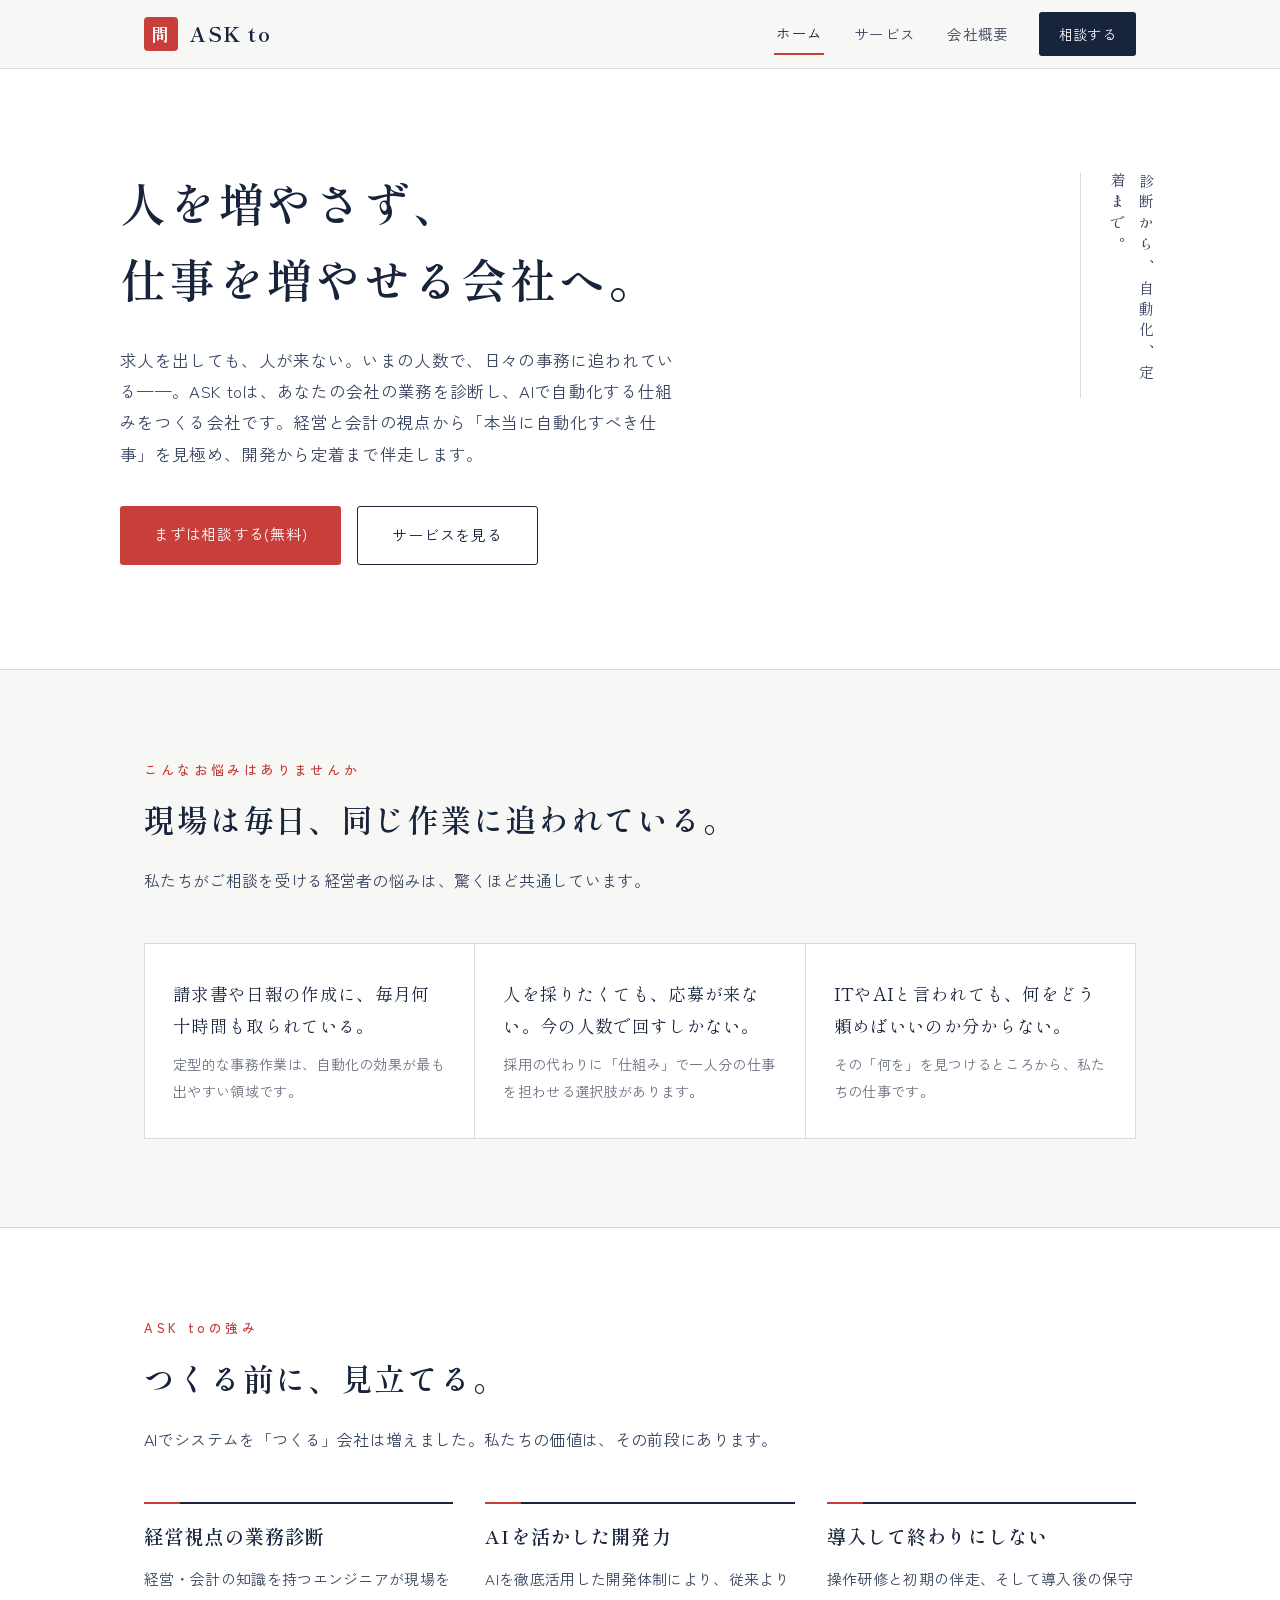
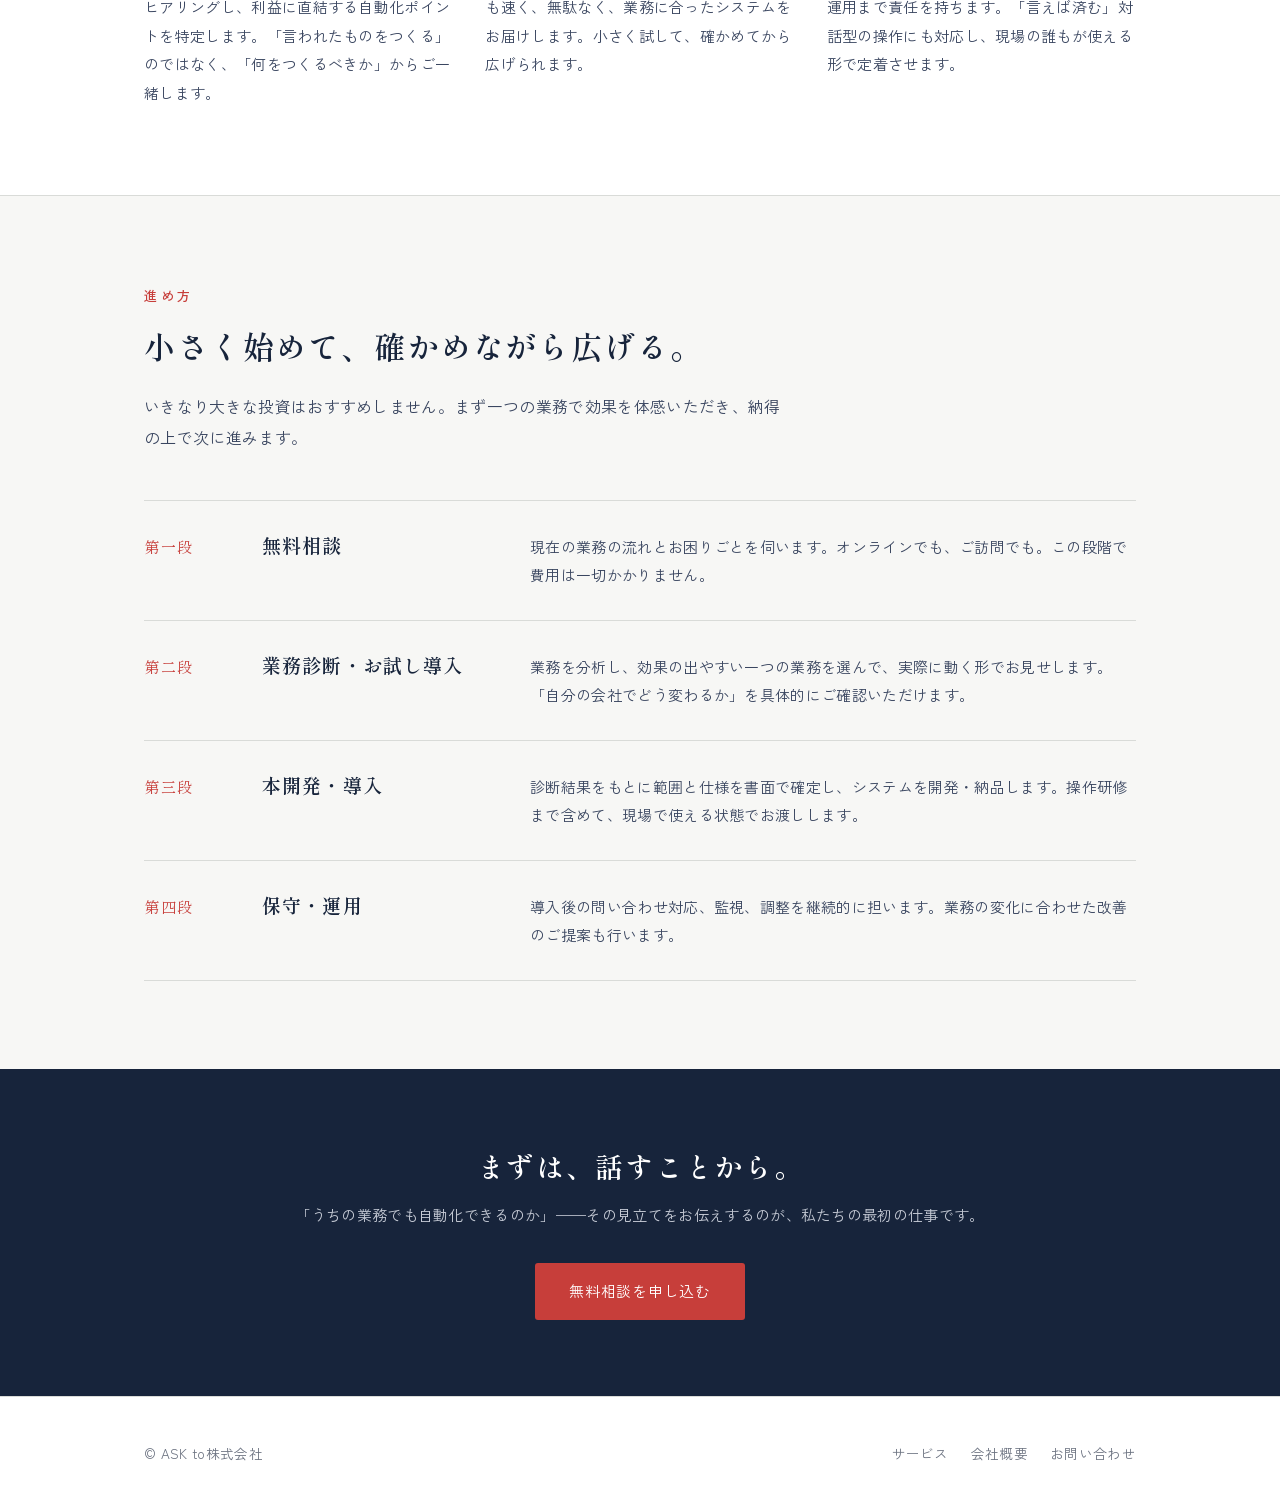
==== index.html @ 59a7a524 "Initial commit: ASK to website Co-Authored-By: Claude Sonnet 5 <noreply@anthropic.com>" ====
<!DOCTYPE html>
<html lang="ja">
<head>
<meta charset="UTF-8">
<meta name="viewport" content="width=device-width, initial-scale=1.0">
<title>ASK to株式会社|広島発・中小企業のためのAI業務自動化</title>
<meta name="description" content="ASK toは、広島から地方中小企業の業務をAIで自動化する会社です。経営と会計の視点で「何を自動化すべきか」を診断し、開発から定着まで伴走します。">
<link rel="preconnect" href="https://fonts.googleapis.com">
<link rel="preconnect" href="https://fonts.gstatic.com" crossorigin>
<link href="https://fonts.googleapis.com/css2?family=Shippori+Mincho:wght@500;600;700&family=Zen+Kaku+Gothic+New:wght@400;500;700&display=swap" rel="stylesheet">
<link rel="stylesheet" href="styles.css">
</head>
<body>

<header class="site-header">
  <div class="container header-inner">
    <a href="index.html" class="brand">
      <span class="brand-mark">問</span>
      <span class="brand-name">ASK to</span>
    </a>
    <nav class="nav" aria-label="メインナビゲーション">
      <a href="index.html" class="current">ホーム</a>
      <a href="services.html">サービス</a>
      <a href="company.html">会社概要</a>
      <a href="contact.html" class="nav-cta">相談する</a>
    </nav>
  </div>
</header>

<main>

<section class="hero">
  <div class="container hero-inner">
    <div>
      <h1>人を増やさず、<br>仕事を増やせる会社へ。<span class="accent">​</span></h1>
      <p class="hero-lead">求人を出しても、人が来ない。いまの人数で、日々の事務に追われている——。ASK toは、あなたの会社の業務を診断し、AIで自動化する仕組みをつくる会社です。経営と会計の視点から「本当に自動化すべき仕事」を見極め、開発から定着まで伴走します。</p>
      <div class="btn-row">
        <a href="contact.html" class="btn btn-primary">まずは相談する(無料)</a>
        <a href="services.html" class="btn btn-ghost">サービスを見る</a>
      </div>
    </div>
    <p class="tategaki">診断から、自動化、定着まで。</p>
  </div>
</section>

<section class="section">
  <div class="container">
    <p class="eyebrow">こんなお悩みはありませんか</p>
    <h2>現場は毎日、同じ作業に追われている。</h2>
    <p class="section-lead">私たちがご相談を受ける経営者の悩みは、驚くほど共通しています。</p>
    <div class="pain-list">
      <div class="pain">
        <p class="q">請求書や日報の作成に、毎月何十時間も取られている。</p>
        <p class="a">定型的な事務作業は、自動化の効果が最も出やすい領域です。</p>
      </div>
      <div class="pain">
        <p class="q">人を採りたくても、応募が来ない。今の人数で回すしかない。</p>
        <p class="a">採用の代わりに「仕組み」で一人分の仕事を担わせる選択肢があります。</p>
      </div>
      <div class="pain">
        <p class="q">ITやAIと言われても、何をどう頼めばいいのか分からない。</p>
        <p class="a">その「何を」を見つけるところから、私たちの仕事です。</p>
      </div>
    </div>
  </div>
</section>

<section class="section alt">
  <div class="container">
    <p class="eyebrow">ASK toの強み</p>
    <h2>つくる前に、見立てる。</h2>
    <p class="section-lead">AIでシステムを「つくる」会社は増えました。私たちの価値は、その前段にあります。</p>
    <div class="values">
      <div class="value">
        <h3>経営視点の業務診断</h3>
        <p>経営・会計の知識を持つエンジニアが現場をヒアリングし、利益に直結する自動化ポイントを特定します。「言われたものをつくる」のではなく、「何をつくるべきか」からご一緒します。</p>
      </div>
      <div class="value">
        <h3>AIを活かした開発力</h3>
        <p>AIを徹底活用した開発体制により、従来よりも速く、無駄なく、業務に合ったシステムをお届けします。小さく試して、確かめてから広げられます。</p>
      </div>
      <div class="value">
        <h3>導入して終わりにしない</h3>
        <p>操作研修と初期の伴走、そして導入後の保守運用まで責任を持ちます。「言えば済む」対話型の操作にも対応し、現場の誰もが使える形で定着させます。</p>
      </div>
    </div>
  </div>
</section>

<section class="section">
  <div class="container">
    <p class="eyebrow">進め方</p>
    <h2>小さく始めて、確かめながら広げる。</h2>
    <p class="section-lead">いきなり大きな投資はおすすめしません。まず一つの業務で効果を体感いただき、納得の上で次に進みます。</p>
    <div class="steps">
      <div class="step">
        <span class="no">第一段</span>
        <h3>無料相談</h3>
        <p>現在の業務の流れとお困りごとを伺います。オンラインでも、ご訪問でも。この段階で費用は一切かかりません。</p>
      </div>
      <div class="step">
        <span class="no">第二段</span>
        <h3>業務診断・お試し導入</h3>
        <p>業務を分析し、効果の出やすい一つの業務を選んで、実際に動く形でお見せします。「自分の会社でどう変わるか」を具体的にご確認いただけます。</p>
      </div>
      <div class="step">
        <span class="no">第三段</span>
        <h3>本開発・導入</h3>
        <p>診断結果をもとに範囲と仕様を書面で確定し、システムを開発・納品します。操作研修まで含めて、現場で使える状態でお渡しします。</p>
      </div>
      <div class="step">
        <span class="no">第四段</span>
        <h3>保守・運用</h3>
        <p>導入後の問い合わせ対応、監視、調整を継続的に担います。業務の変化に合わせた改善のご提案も行います。</p>
      </div>
    </div>
  </div>
</section>

<section class="cta-band">
  <div class="container">
    <h2>まずは、話すことから。</h2>
    <p>「うちの業務でも自動化できるのか」——その見立てをお伝えするのが、私たちの最初の仕事です。</p>
    <a href="contact.html" class="btn btn-primary">無料相談を申し込む</a>
  </div>
</section>

</main>

<footer class="site-footer">
  <div class="container footer-inner">
    <span>© ASK to株式会社</span>
    <nav class="footer-nav" aria-label="フッターナビゲーション">
      <a href="services.html">サービス</a>
      <a href="company.html">会社概要</a>
      <a href="contact.html">お問い合わせ</a>
    </nav>
  </div>
</footer>

</body>
</html>
---- styles.css ----
/* ================================================
   ASK to コーポレートサイト 共通スタイル
   基調: 藍 #17243B / 地: #F7F7F5 / 朱: #C73E3A
   見出し: Shippori Mincho / 本文: Zen Kaku Gothic New
================================================ */
:root {
  --ink: #17243B;
  --ink-soft: #3A4660;
  --paper: #F7F7F5;
  --white: #FFFFFF;
  --shu: #C73E3A;
  --line: #D9DBD8;
  --gray: #6B7280;
}

* { margin: 0; padding: 0; box-sizing: border-box; }

html { scroll-behavior: smooth; }
@media (prefers-reduced-motion: reduce) {
  html { scroll-behavior: auto; }
  *, *::before, *::after { animation: none !important; transition: none !important; }
}

body {
  font-family: "Zen Kaku Gothic New", "Hiragino Kaku Gothic ProN", "Noto Sans JP", sans-serif;
  color: var(--ink);
  background: var(--paper);
  line-height: 1.9;
  font-size: 16px;
  letter-spacing: 0.02em;
}

h1, h2, h3, .mincho {
  font-family: "Shippori Mincho", "Hiragino Mincho ProN", "Yu Mincho", serif;
  font-weight: 600;
  letter-spacing: 0.06em;
  line-height: 1.5;
}

a { color: inherit; text-decoration: none; }
a:focus-visible, button:focus-visible {
  outline: 2px solid var(--shu);
  outline-offset: 3px;
}
img { max-width: 100%; display: block; }

.container { max-width: 1040px; margin: 0 auto; padding: 0 24px; }

/* ---------- ヘッダー ---------- */
.site-header {
  position: sticky; top: 0; z-index: 50;
  background: rgba(247, 247, 245, 0.94);
  backdrop-filter: blur(6px);
  border-bottom: 1px solid var(--line);
}
.header-inner {
  display: flex; align-items: center; justify-content: space-between;
  height: 68px;
}
.brand { display: flex; align-items: center; gap: 12px; }
.brand-mark {
  width: 34px; height: 34px;
  background: var(--shu);
  color: var(--white);
  display: flex; align-items: center; justify-content: center;
  font-family: "Shippori Mincho", serif;
  font-size: 17px; font-weight: 700;
  border-radius: 4px;
}
.brand-name {
  font-family: "Shippori Mincho", serif;
  font-size: 20px; font-weight: 700; letter-spacing: 0.08em;
}
.nav { display: flex; gap: 28px; align-items: center; }
.nav a { font-size: 14.5px; color: var(--ink-soft); padding: 6px 2px; }
.nav a:hover { color: var(--ink); }
.nav a.current { color: var(--ink); border-bottom: 2px solid var(--shu); }
.nav .nav-cta {
  background: var(--ink); color: var(--white);
  padding: 9px 20px; border-radius: 3px; font-size: 14px;
  border-bottom: none;
}
.nav .nav-cta:hover { background: var(--shu); color: var(--white); }

/* ---------- ヒーロー(トップ) ---------- */
.hero {
  position: relative;
  background: var(--white);
  border-bottom: 1px solid var(--line);
  overflow: hidden;
}
.hero-inner {
  display: grid;
  grid-template-columns: 1fr auto;
  gap: 40px;
  padding: 96px 0 104px;
  align-items: center;
}
.hero h1 {
  font-size: clamp(30px, 4.6vw, 46px);
  line-height: 1.65;
  margin-bottom: 28px;
}
.hero h1 .accent { color: var(--shu); }
.hero-lead {
  font-size: 16.5px; color: var(--ink-soft);
  max-width: 34em; margin-bottom: 36px;
}
.tategaki {
  writing-mode: vertical-rl;
  font-family: "Shippori Mincho", serif;
  font-size: 15px;
  letter-spacing: 0.42em;
  color: var(--ink-soft);
  border-left: 1px solid var(--line);
  padding-left: 22px;
  height: 15em;
  align-self: start;
  margin-top: 8px;
}
.btn-row { display: flex; gap: 16px; flex-wrap: wrap; }
.btn {
  display: inline-block;
  padding: 14px 34px;
  border-radius: 3px;
  font-size: 15px;
  letter-spacing: 0.05em;
  transition: background 0.2s ease, color 0.2s ease;
}
.btn-primary { background: var(--shu); color: var(--white); }
.btn-primary:hover { background: #A93330; }
.btn-ghost { border: 1px solid var(--ink); color: var(--ink); }
.btn-ghost:hover { background: var(--ink); color: var(--white); }

/* ---------- セクション共通 ---------- */
.section { padding: 88px 0; }
.section.alt { background: var(--white); border-top: 1px solid var(--line); border-bottom: 1px solid var(--line); }
.eyebrow {
  font-size: 13px; letter-spacing: 0.28em; color: var(--shu);
  margin-bottom: 14px; font-weight: 500;
}
.section h2 { font-size: clamp(24px, 3vw, 31px); margin-bottom: 22px; }
.section-lead { color: var(--ink-soft); max-width: 40em; margin-bottom: 48px; }

/* ---------- 課題(共感) ---------- */
.pain-list { display: grid; grid-template-columns: repeat(3, 1fr); gap: 1px; background: var(--line); border: 1px solid var(--line); }
.pain {
  background: var(--white); padding: 34px 28px;
}
.pain p.q {
  font-family: "Shippori Mincho", serif;
  font-size: 17.5px; line-height: 1.8; margin-bottom: 10px;
}
.pain p.a { font-size: 14px; color: var(--gray); }

/* ---------- 強み3点 ---------- */
.values { display: grid; grid-template-columns: repeat(3, 1fr); gap: 32px; }
.value h3 {
  font-size: 19px; margin-bottom: 14px; padding-top: 18px;
  border-top: 2px solid var(--ink);
  position: relative;
}
.value h3::before {
  content: ""; position: absolute; top: -2px; left: 0;
  width: 36px; height: 2px; background: var(--shu);
}
.value p { font-size: 15px; color: var(--ink-soft); }

/* ---------- 進め方(ステップ) ---------- */
.steps { counter-reset: step; display: grid; gap: 0; }
.step {
  display: grid; grid-template-columns: 90px 240px 1fr; gap: 28px;
  padding: 30px 0; border-bottom: 1px solid var(--line);
  align-items: baseline;
}
.step:first-child { border-top: 1px solid var(--line); }
.step .no {
  font-family: "Shippori Mincho", serif;
  font-size: 15px; color: var(--shu); letter-spacing: 0.1em;
}
.step h3 { font-size: 19px; }
.step p { font-size: 15px; color: var(--ink-soft); }

/* ---------- CTA帯 ---------- */
.cta-band {
  background: var(--ink); color: var(--white);
  padding: 76px 0; text-align: center;
}
.cta-band h2 { font-size: clamp(22px, 3vw, 28px); margin-bottom: 14px; }
.cta-band p { color: #C6CBD6; margin-bottom: 34px; font-size: 15px; }

/* ---------- フッター ---------- */
.site-footer {
  background: var(--white); border-top: 1px solid var(--line);
  padding: 44px 0 36px; font-size: 13.5px; color: var(--gray);
}
.footer-inner { display: flex; justify-content: space-between; align-items: center; flex-wrap: wrap; gap: 16px; }
.footer-nav { display: flex; gap: 22px; }
.footer-nav a:hover { color: var(--ink); }

/* ---------- 下層ページ共通 ---------- */
.page-head {
  background: var(--white); border-bottom: 1px solid var(--line);
  padding: 72px 0 56px;
}
.page-head h1 { font-size: clamp(26px, 3.4vw, 36px); margin-bottom: 12px; }
.page-head p { color: var(--ink-soft); font-size: 15px; }

/* ---------- サービス詳細 ---------- */
.svc { display: grid; grid-template-columns: 300px 1fr; gap: 44px; padding: 56px 0; border-bottom: 1px solid var(--line); }
.svc:last-of-type { border-bottom: none; }
.svc h3 { font-size: 22px; margin-bottom: 8px; }
.svc .svc-tag { font-size: 12.5px; letter-spacing: 0.2em; color: var(--shu); margin-bottom: 12px; }
.svc p { font-size: 15px; color: var(--ink-soft); margin-bottom: 14px; }
.svc ul { list-style: none; }
.svc li {
  font-size: 14.5px; color: var(--ink-soft);
  padding: 9px 0 9px 20px; border-bottom: 1px dashed var(--line);
  position: relative;
}
.svc li::before {
  content: ""; position: absolute; left: 2px; top: 18px;
  width: 7px; height: 7px; background: var(--shu);
}

/* ---------- 安心の設計(特徴リスト) ---------- */
.assure { display: grid; grid-template-columns: repeat(2, 1fr); gap: 28px 44px; }
.assure div { border-left: 3px solid var(--ink); padding-left: 20px; }
.assure h3 { font-size: 16.5px; margin-bottom: 8px; }
.assure p { font-size: 14.5px; color: var(--ink-soft); }

/* ---------- FAQ ---------- */
.faq { border-top: 1px solid var(--line); }
.faq details { border-bottom: 1px solid var(--line); }
.faq summary {
  cursor: pointer; padding: 22px 8px;
  font-size: 16px; font-weight: 500;
  list-style: none; position: relative; padding-right: 40px;
}
.faq summary::-webkit-details-marker { display: none; }
.faq summary::after {
  content: "+"; position: absolute; right: 12px; top: 50%;
  transform: translateY(-50%);
  color: var(--shu); font-size: 20px; font-family: serif;
}
.faq details[open] summary::after { content: "−"; }
.faq .faq-a { padding: 0 8px 24px; font-size: 15px; color: var(--ink-soft); }

/* ---------- 会社概要 ---------- */
.co-table { width: 100%; border-collapse: collapse; }
.co-table th, .co-table td {
  text-align: left; padding: 18px 12px;
  border-bottom: 1px solid var(--line);
  font-size: 15px; vertical-align: top;
}
.co-table th { width: 180px; font-weight: 500; color: var(--ink-soft); }
.message {
  background: var(--white); border: 1px solid var(--line);
  padding: 44px 48px; margin-top: 56px;
}
.message h2 { font-size: 22px; margin-bottom: 18px; }
.message p { font-size: 15px; color: var(--ink-soft); margin-bottom: 14px; }
.message .sig { text-align: right; font-family: "Shippori Mincho", serif; color: var(--ink); margin-top: 24px; }

/* ---------- 問い合わせ ---------- */
.contact-box {
  background: var(--white); border: 1px solid var(--line);
  padding: 48px; max-width: 720px; margin: 0 auto;
}
.contact-box p { font-size: 15px; color: var(--ink-soft); margin-bottom: 22px; }
.contact-note { font-size: 13.5px; color: var(--gray); margin-top: 22px; }

/* ---------- レスポンシブ ---------- */
@media (max-width: 820px) {
  .hero-inner { grid-template-columns: 1fr; padding: 64px 0 72px; }
  .tategaki { display: none; }
  .pain-list, .values, .assure { grid-template-columns: 1fr; }
  .step { grid-template-columns: 60px 1fr; }
  .step p { grid-column: 1 / -1; }
  .svc { grid-template-columns: 1fr; gap: 18px; padding: 40px 0; }
  .nav { gap: 16px; }
  .nav a:not(.nav-cta):not(.current) { display: none; }
  .message { padding: 30px 24px; }
  .contact-box { padding: 30px 22px; }
}
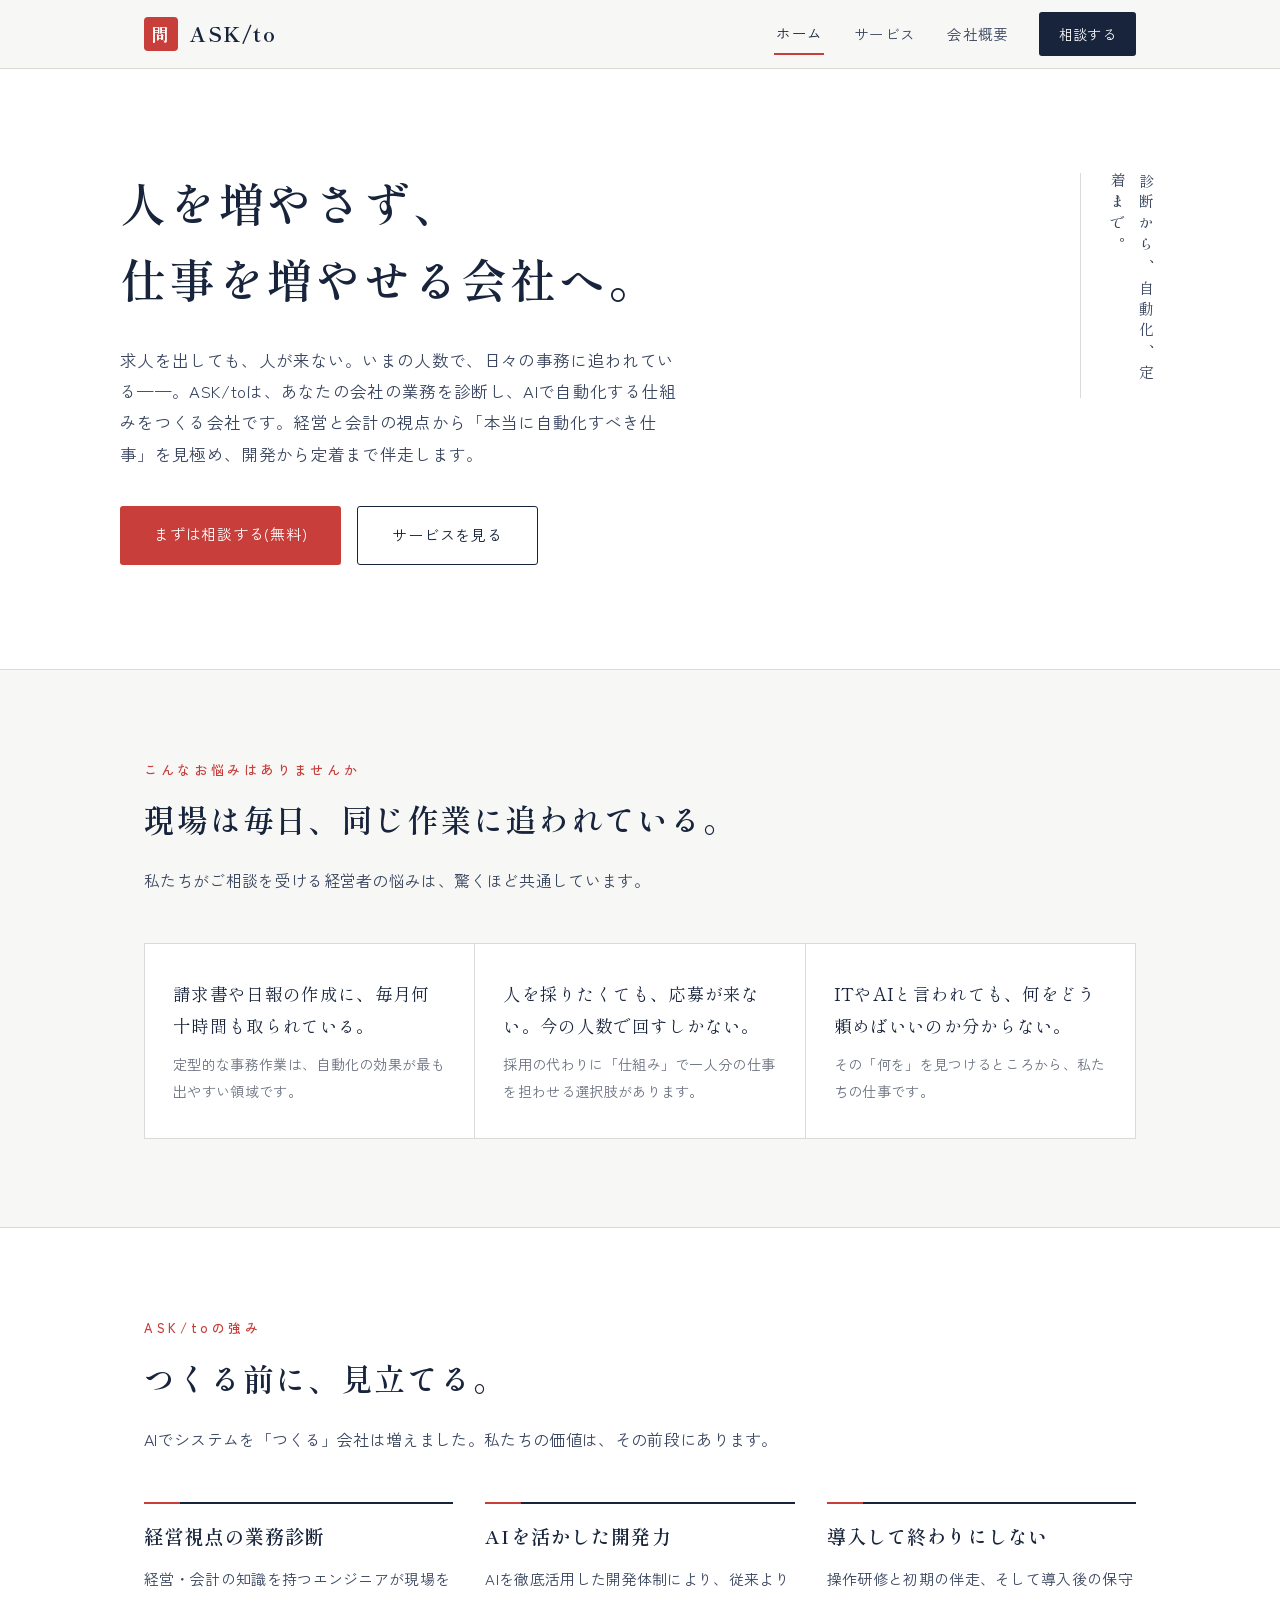
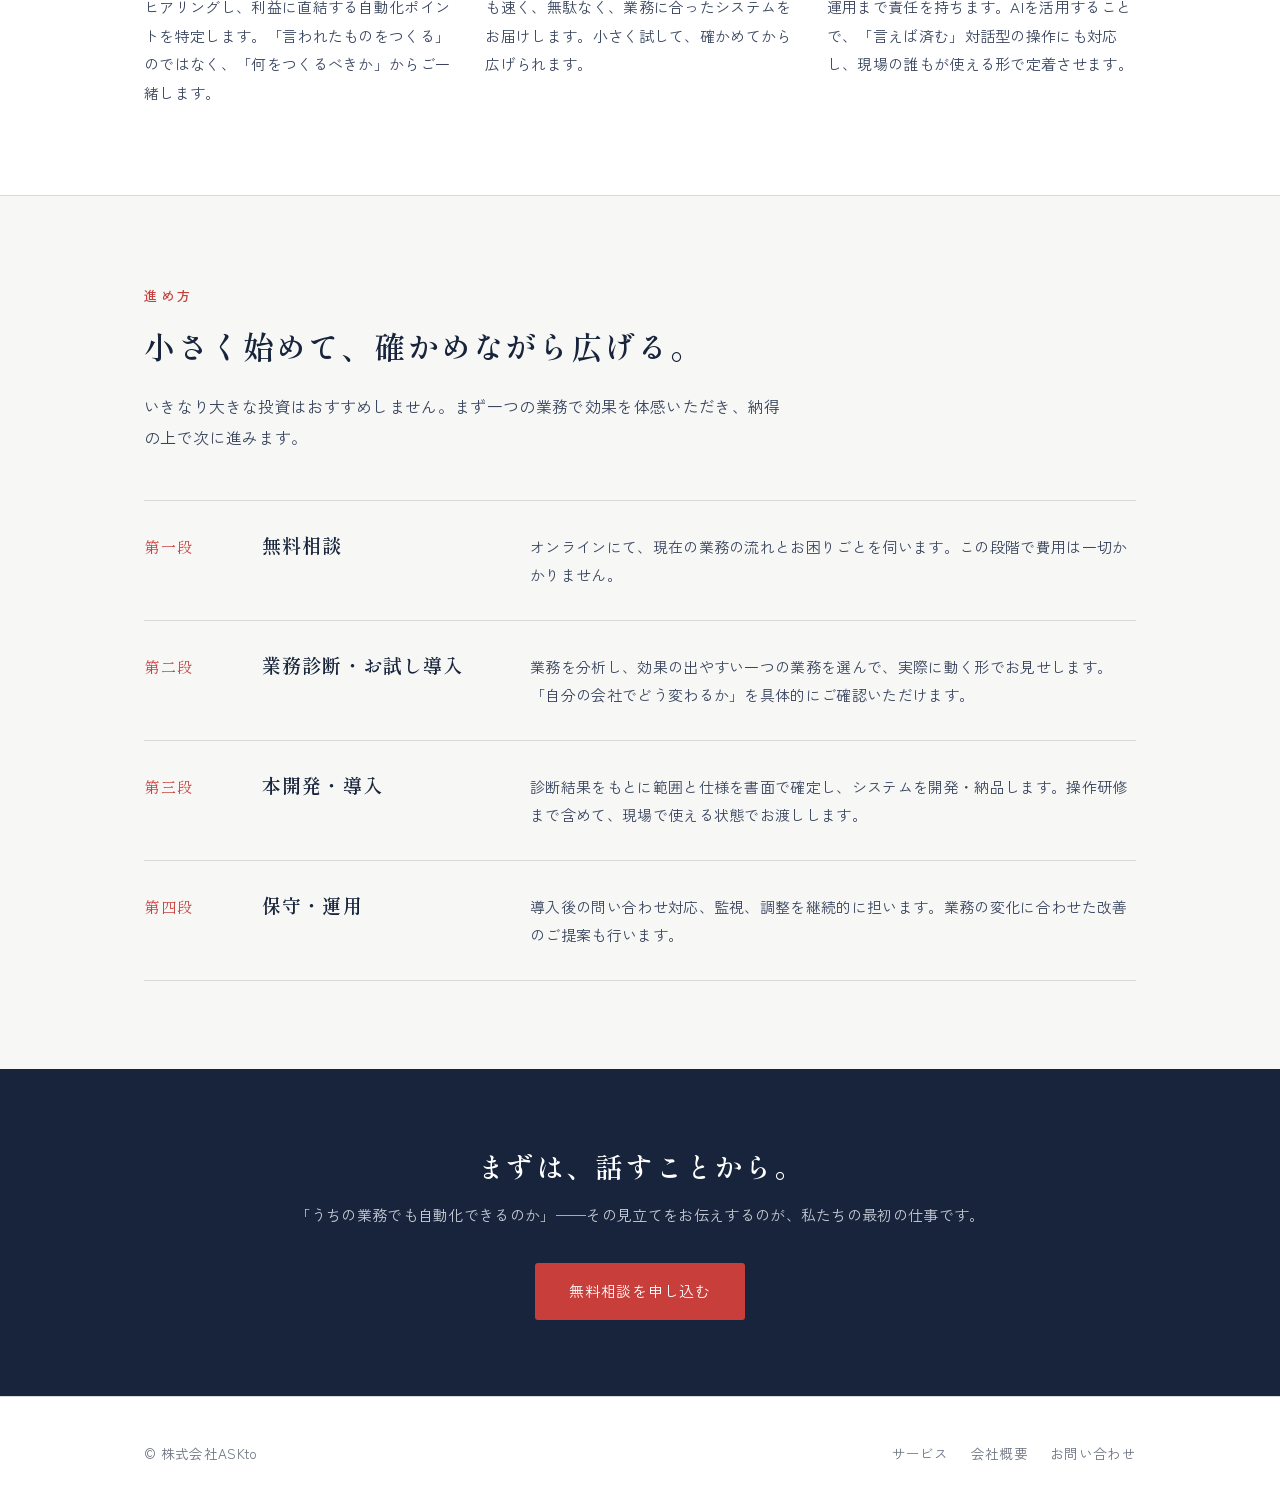
==== commit fb6c38d8: "Unify company name to 株式会社ASKto and brand mark to ASK/to Legal name uses no space/slash (前株), while " ====
--- a/index.html
+++ b/index.html
@@ -3,8 +3,8 @@
 <head>
 <meta charset="UTF-8">
 <meta name="viewport" content="width=device-width, initial-scale=1.0">
-<title>ASK to株式会社|広島発・中小企業のためのAI業務自動化</title>
-<meta name="description" content="ASK toは、広島から地方中小企業の業務をAIで自動化する会社です。経営と会計の視点で「何を自動化すべきか」を診断し、開発から定着まで伴走します。">
+<title>株式会社ASKto|広島発・中小企業のためのAI業務自動化</title>
+<meta name="description" content="ASK/toは、広島から地方中小企業の業務をAIで自動化する会社です。経営と会計の視点で「何を自動化すべきか」を診断し、開発から定着まで伴走します。">
 <link rel="preconnect" href="https://fonts.googleapis.com">
 <link rel="preconnect" href="https://fonts.gstatic.com" crossorigin>
 <link href="https://fonts.googleapis.com/css2?family=Shippori+Mincho:wght@500;600;700&family=Zen+Kaku+Gothic+New:wght@400;500;700&display=swap" rel="stylesheet">
@@ -16,7 +16,7 @@
   <div class="container header-inner">
     <a href="index.html" class="brand">
       <span class="brand-mark">問</span>
-      <span class="brand-name">ASK to</span>
+      <span class="brand-name">ASK/to</span>
     </a>
     <nav class="nav" aria-label="メインナビゲーション">
       <a href="index.html" class="current">ホーム</a>
@@ -33,7 +33,7 @@
   <div class="container hero-inner">
     <div>
       <h1>人を増やさず、<br>仕事を増やせる会社へ。<span class="accent">​</span></h1>
-      <p class="hero-lead">求人を出しても、人が来ない。いまの人数で、日々の事務に追われている——。ASK toは、あなたの会社の業務を診断し、AIで自動化する仕組みをつくる会社です。経営と会計の視点から「本当に自動化すべき仕事」を見極め、開発から定着まで伴走します。</p>
+      <p class="hero-lead">求人を出しても、人が来ない。いまの人数で、日々の事務に追われている——。ASK/toは、あなたの会社の業務を診断し、AIで自動化する仕組みをつくる会社です。経営と会計の視点から「本当に自動化すべき仕事」を見極め、開発から定着まで伴走します。</p>
       <div class="btn-row">
         <a href="contact.html" class="btn btn-primary">まずは相談する(無料)</a>
         <a href="services.html" class="btn btn-ghost">サービスを見る</a>
@@ -67,7 +67,7 @@
 
 <section class="section alt">
   <div class="container">
-    <p class="eyebrow">ASK toの強み</p>
+    <p class="eyebrow">ASK/toの強み</p>
     <h2>つくる前に、見立てる。</h2>
     <p class="section-lead">AIでシステムを「つくる」会社は増えました。私たちの価値は、その前段にあります。</p>
     <div class="values">
@@ -81,7 +81,7 @@
       </div>
       <div class="value">
         <h3>導入して終わりにしない</h3>
-        <p>操作研修と初期の伴走、そして導入後の保守運用まで責任を持ちます。「言えば済む」対話型の操作にも対応し、現場の誰もが使える形で定着させます。</p>
+        <p>操作研修と初期の伴走、そして導入後の保守運用まで責任を持ちます。AIを活用することで、「言えば済む」対話型の操作にも対応し、現場の誰もが使える形で定着させます。</p>
       </div>
     </div>
   </div>
@@ -96,7 +96,7 @@
       <div class="step">
         <span class="no">第一段</span>
         <h3>無料相談</h3>
-        <p>現在の業務の流れとお困りごとを伺います。オンラインでも、ご訪問でも。この段階で費用は一切かかりません。</p>
+        <p>オンラインにて、現在の業務の流れとお困りごとを伺います。この段階で費用は一切かかりません。</p>
       </div>
       <div class="step">
         <span class="no">第二段</span>
@@ -129,7 +129,7 @@
 
 <footer class="site-footer">
   <div class="container footer-inner">
-    <span>© ASK to株式会社</span>
+    <span>© 株式会社ASKto</span>
     <nav class="footer-nav" aria-label="フッターナビゲーション">
       <a href="services.html">サービス</a>
       <a href="company.html">会社概要</a>
--- a/styles.css
+++ b/styles.css
@@ -1,5 +1,5 @@
 /* ================================================
-   ASK to コーポレートサイト 共通スタイル
+   ASK/to コーポレートサイト 共通スタイル
    基調: 藍 #17243B / 地: #F7F7F5 / 朱: #C73E3A
    見出し: Shippori Mincho / 本文: Zen Kaku Gothic New
 ================================================ */
